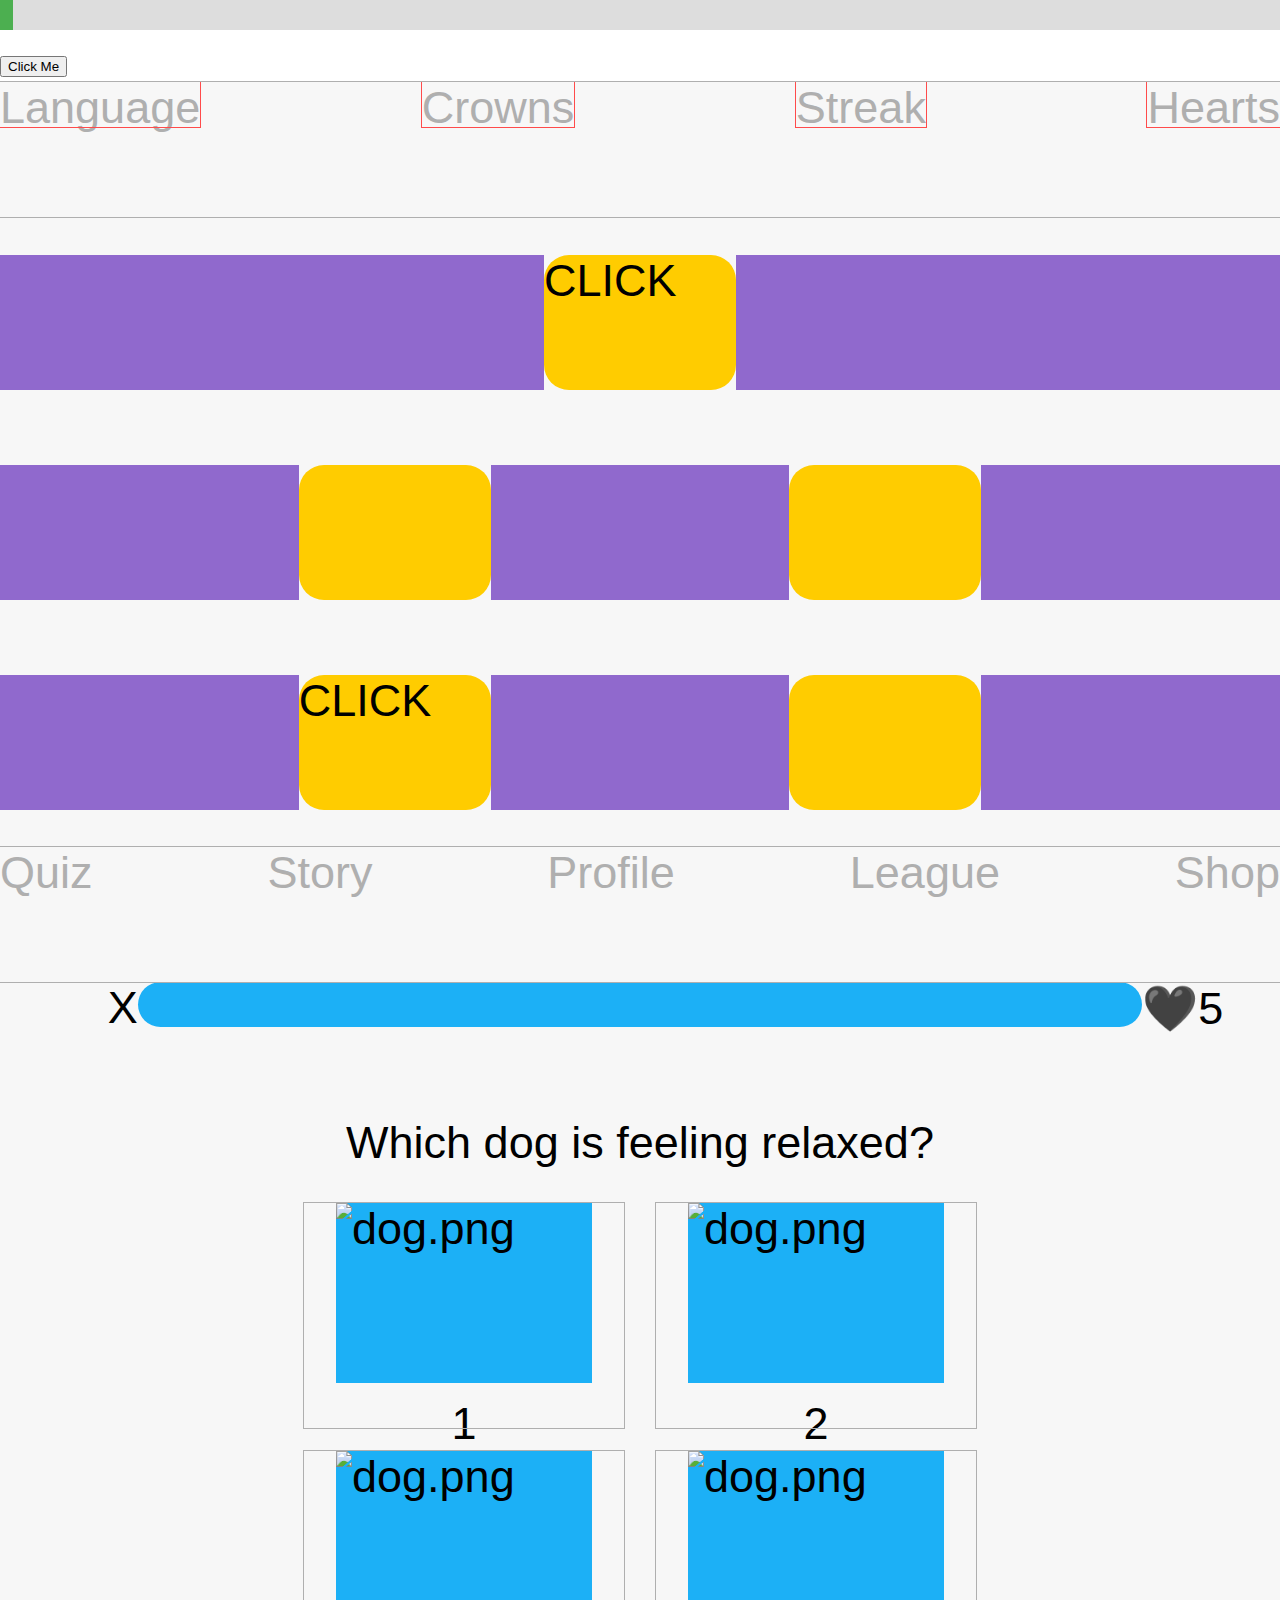
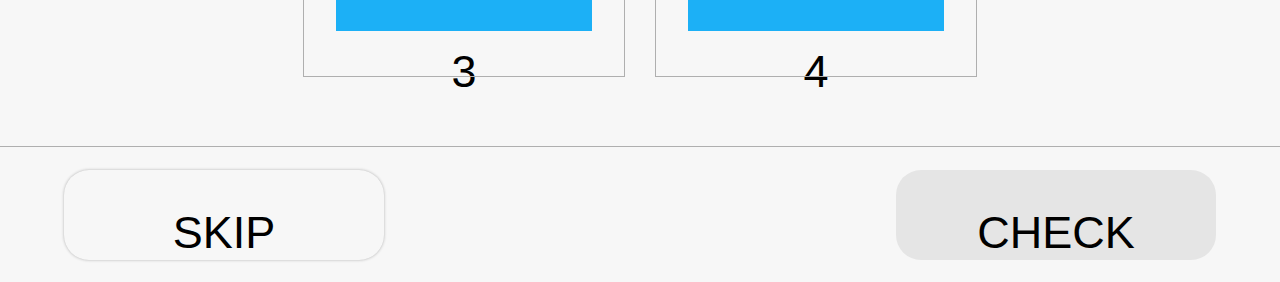
==== index.html @ 6b427fd7 "started a quiz progress bar" ====
<!-- NOTES -->
<!-- fire emoji --><!-- &#128293; -->

<!DOCTYPE html>
<html>
  <head>
    <meta charset="UTF-8" />
    <meta
      name="viewport"
      content="width=device-width, user-scalable=no, initial-scale=1.0, maximum-scale=1.0, minimum-scale=1.0"
    />
    <meta http-equiv="X-UA-Compatible" content="ie=edge" />
    <title>Life Skills</title>
    <link rel="stylesheet" href="./main.css" />
  </head>

  <body>
    <div id="myProgress">
      <div id="myBar"></div>
    </div>

    <button onclick="move()">Click Me</button>

    <script src="./1addHTML.js"></script>
    <script src="./2variables.js"></script>
    <script src="./3events.js"></script>
  </body>
</html>
---- main.css ----
.brandColors {
  /* CORE BRAND COLORS */
  color: #58cc02; /* FEATHER GREEN */
  color: #89e219; /* MASK GREEN */
  color: #777777; /* WOLF */
  color: #ffffff; /* WHITE */
  /* SECONDARY BRAND COLORS */
  color: #ff4b4b; /* CARDINAL */
  color: #ffc800; /* BEE */
  color: #ce82ff; /* BEETLE */
  color: #ff9600; /* FOX */
  color: #2b70c9; /* HUMPBACK */
  color: #1cb0f6; /* MACAW */
}
:root {
  /* group A */
  --color_a1_polar: #f7f7f7;
  --color_a2_swan: #e5e5e5;
  --color_a3_hare: #afafaf;
  --color_a4_wolf: #777777;
  --color_a5_eel: #4b4b4b;
  /* group B */
  --color_b1_squid: #ebe3e3;
  --color_b2_walkingFish: #ffdfe0;
  --color_b3_flamingo: #ffb2b2;
  --color_b4_pig: #f5a4a4;
  --color_b5_crab: #ff7878;
  --color_b6_cardinal: #ff4b4b;
  --color_b7_fireAnt: #ea2b2b;
  /* group C */
  --color_c1_canary: #fff5d3;
  --color_c2_duck: #fbe56d;
  --color_c3_bee: #ffc800;
  --color_c4_lion: #ffb100;
  --color_c5_fox: #ff9600;
  --color_c6_cheetah: #ffce8e;
  --color_c7_monkey: #e5a259;
  --color_c8_camel: #e7a601;
  --color_c9_guineaPig: #cd7900;
  --color_c10_grizzly: #a56644;
  /* group c - misc color */
  --color_c11_upperBeak: #ffcc00;
  /* group D */
  --color_d1_seaSponge: #d7ffb8;
  --color_d2_turtle: #a5ed6e;
  --color_d3_owl: #58cc02;
  --color_d4_treeFrog: #58a700;
  /* groud D - misc color */
  --color_d5_featherGreen: #58cc02;
  --color_d6_maskGreen: #89e219;

  /* group E */
  --color_e1_iguana: #ddf4ff;
  --color_e2_anchovy: #d2e4e8;
  --color_e3_beluga: #bbf2ff;
  --color_e4_moonJelly: #7af0f2;
  --color_e5_blueJay: #84d8ff;
  --color_e6_macaw: #1cb0f6;
  --color_e7_whale: #1899d6;
  --color_e8_humpback: #2b70c9;
  --color_e9_narwhal: #1453a3;
  /* group F */
  --color_f1_starfish: #ffaade;
  --color_f2_beetle: #ce82ff;
  --color_f3_betta: #9069cd;
  --color_f4_butterfly: #6f4ea1;
}

body {
  font-family: "Helvatica", Sans-Serif;
  font-size: 5vh;
  margin: 0vh;
}
.main_top {
  background-color: var(--color_a1_polar);
  height: 15vh;
  width: 100vw;
  outline: var(--color_a3_hare) 1px solid;
  display: flex;
  justify-content: space-between;
  color: var(--color_a3_hare);
}
.main_top_language {
  outline: 1px solid var(--color_b6_cardinal);
  height: 5vh;
}
.main_top_language:hover {
  color: var(--color_a5_eel);
}
.main_top_crowns {
  outline: 1px solid var(--color_b6_cardinal);
  height: 5vh;
}
.main_top_crowns:hover {
  color: var(--color_a5_eel);
}
.main_top_streak {
  outline: 1px solid var(--color_b6_cardinal);
  height: 5vh;
}
.main_top_streak:hover {
  color: var(--color_a5_eel);
}
.main_top_hearts {
  outline: 1px solid var(--color_b6_cardinal);
  height: 5vh;
}
.main_top_hearts:hover {
  color: var(--color_a5_eel);
}

.main_middle {
  background-color: var(--color_a1_polar);
  height: 70vh;
  width: 100vw;
  display: flex;
  justify-content: space-between;
  align-items: center;
  flex-wrap: wrap;
}
/* ROW 1 */
.main_middle_circle1 {
  background-color: var(--color_f3_betta);
  height: 15vh;
  width: 42.5vw;
}
.main_middle_circle2 {
  background-color: var(--color_c11_upperBeak);
  height: 15vh;
  width: 15vw;
  border-radius: 25px; /* rounded corner */
}
.main_middle_circle3 {
  background-color: var(--color_f3_betta);
  height: 15vh;
  width: 42.5vw;
}
/* ROW 2 */
.main_middle_circle4 {
  background-color: var(--color_f3_betta);
  height: 15vh;
  width: 23.33333vw;
}
.main_middle_circle5 {
  background-color: var(--color_c11_upperBeak);
  height: 15vh;
  width: 15vw;
  border-radius: 25px; /* rounded corner */
}
.main_middle_circle6 {
  background-color: var(--color_f3_betta);
  height: 15vh;
  width: 23.33333vw;
}
.main_middle_circle7 {
  background-color: var(--color_c11_upperBeak);
  height: 15vh;
  width: 15vw;
  border-radius: 25px; /* rounded corner */
}
.main_middle_circle8 {
  background-color: var(--color_f3_betta);
  height: 15vh;
  width: 23.33333vw;
}
/* ROW 3 */
.main_middle_circle9 {
  background-color: var(--color_f3_betta);
  height: 15vh;
  width: 23.33333vw;
}
.main_middle_circle10 {
  background-color: var(--color_c11_upperBeak);
  height: 15vh;
  width: 15vw;
  border-radius: 25px; /* rounded corner */
}
.main_middle_circle11 {
  background-color: var(--color_f3_betta);
  height: 15vh;
  width: 23.33333vw;
}
.main_middle_circle12 {
  background-color: var(--color_c11_upperBeak);
  height: 15vh;
  width: 15vw;
  border-radius: 25px; /* rounded corner */
}
.main_middle_circle13 {
  background-color: var(--color_f3_betta);
  height: 15vh;
  width: 23.33333vw;
}

.main_bottom {
  display: flex;
  justify-content: space-between;
  background-color: var(--color_a1_polar);
  height: 15vh;
  width: 100vw;
  outline: var(--color_a3_hare) 1px solid;
  color: var(--color_a3_hare);
}
.main_bottom_quiz:hover {
  color: var(--color_a5_eel);
}
.main_bottom_story:hover {
  color: var(--color_a5_eel);
}
.main_bottom_profile:hover {
  color: var(--color_a5_eel);
}
.main_bottom_league:hover {
  color: var(--color_a5_eel);
}
.main_bottom_shop:hover {
  color: var(--color_a5_eel);
}

#quizGame {
  background-color: var(--color_a4_wolf);
  height: 100vh;
  width: 100vw;
}

.quizGame_top {
  background-color: var(--color_a1_polar);
  height: 15vh;
  width: 100vw;
  display: flex;
  justify-content: center;
}
.quizGame_top_container_x_AND_progressBar_AND_hearts {
  background-color: var(--color_a1_polar);
  height: 15vh;
  width: 95vw;
  display: flex;
  justify-content: center;
}
.quizGame_top_x {
  background-color: var(--color_a1_polar);
  height: 5vh;
  width: 10vw;
  text-align: right;
}
.quizGame_top_x:hover {
  color: var(--color_a3_hare);
}
.quizGame_top_progressBar {
  width: 100%;
  background-color: var(--color_e6_macaw);
  height: 5vh;
  /* width: 80vw; */
  border-radius: 25px; /* rounded corner */
}
.quizGame_top_progressBar_percentComplete {
  width: 20%;
  background-color: var(--color_a3_hare);
  border-radius: 25px; /* rounded corner */
}
.quizGame_top_hearts {
  background-color: var(--color_a1_polar);
  height: 5vh;
  width: 10vw;
  text-align: left;
}

.quizGame_middle {
  background-color: var(--color_a1_polar);
  height: 70vh;
  width: 100vw;
  display: flex;
  flex-wrap: wrap;
  justify-content: center;
}
.quizGame_middle_question {
  background-color: var(--color_a1_polar);
  height: 15px;
  width: 100vw;
  text-align: center;
}
.quizGame_middle_answerBoxes {
  background-color: var(--color_a1_polar);
  height: 55vh;
  width: 55vw;
  display: flex;
  flex-wrap: wrap;
  justify-content: space-around;
  align-content: space-around;
}
.quizGame_middle_answer1 {
  background-color: var(--color_a1_polar);
  height: 25vh;
  width: 25vw;
  outline: var(--color_a3_hare) 1px solid;
  display: flex;
  justify-content: center;
  flex-wrap: wrap;
}
.quizGame_middle_answer1_image {
  background-color: var(--color_e6_macaw);
  height: 20vh;
  width: 20vw;
  outline: var(--red) 1px solid;
}
.quizGame_middle_answer1_text {
  height: 15px;
  width: 25vw;
  text-align: center;
}
.quizGame_middle_answer2 {
  background-color: var(--color_a1_polar);
  height: 25vh;
  width: 25vw;
  outline: var(--color_a3_hare) 1px solid;
  display: flex;
  justify-content: center;
  flex-wrap: wrap;
}
.quizGame_middle_answer2_image {
  background-color: var(--color_e6_macaw);
  height: 20vh;
  width: 20vw;
  outline: var(--color_a1_polar) 1px solid;
}
.quizGame_middle_answer2_text {
  height: 15px;
  width: 25vw;
  text-align: center;
}
.quizGame_middle_answer3 {
  background-color: var(--color_a1_polar);
  height: 25vh;
  width: 25vw;
  outline: var(--color_a3_hare) 1px solid;
  display: flex;
  justify-content: center;
  flex-wrap: wrap;
}
.quizGame_middle_answer3_image {
  background-color: var(--color_e6_macaw);
  height: 20vh;
  width: 20vw;
  outline: var(--color_a1_polar) 1px solid;
}
.quizGame_middle_answer3_text {
  height: 15px;
  width: 25vw;
  text-align: center;
}
.quizGame_middle_answer4 {
  background-color: var(--color_a1_polar);
  height: 25vh;
  width: 25vw;
  outline: var(--color_a3_hare) 1px solid;
  display: flex;
  justify-content: center;
  flex-wrap: wrap;
}
.quizGame_middle_answer4_image {
  background-color: var(--color_e6_macaw);
  height: 20vh;
  width: 20vw;
  outline: var(--color_a1_polar) 1px solid;
}
.quizGame_middle_answer4_text {
  height: 15px;
  width: 25vw;
  text-align: center;
}

.quizGame_bottom {
  background-color: var(--color_a1_polar);
  height: 15vh;
  width: 100vw;
  outline: var(--color_a3_hare) 1px solid;
  display: flex;
  justify-content: center;
}
.quizGame_bottom_container_skipButton_AND_checkButton {
  background-color: var(--color_a1_polar);
  height: 15vh;
  width: 90vw;
  display: flex;
  justify-content: space-between;
  align-items: center;
}
.quizGame_bottom_skipButton {
  height: 10vh;
  width: 25vw;
  display: flex;
  justify-content: center;
  align-items: center;
  border-radius: 25px; /* rounded corner */
  box-shadow: 0 0 3px 0 var(--color_a3_hare); /* outlines element */
}
.quizGame_bottom_skipButton:hover {
  background-color: var(--color_a2_swan);
}
.quizGame_bottom_skipButton_text {
  height: 15px;
  width: 15vw;
  text-align: center;
}
.quizGame_bottom_checkButton {
  background-color: var(--color_a2_swan);
  height: 10vh;
  width: 25vw;
  border-radius: 25px; /* rounded corner */
  display: flex;
  justify-content: center;
  align-items: center;
}
.quizGame_bottom_checkButton_text {
  background-color: var(--color_a2_swan);
  height: 15px;
  width: 15vw;
  text-align: center;
}
#myProgress {
  width: 100%;
  background-color: #ddd;
}

#myBar {
  width: 1%;
  height: 30px;
  background-color: #4caf50;
}
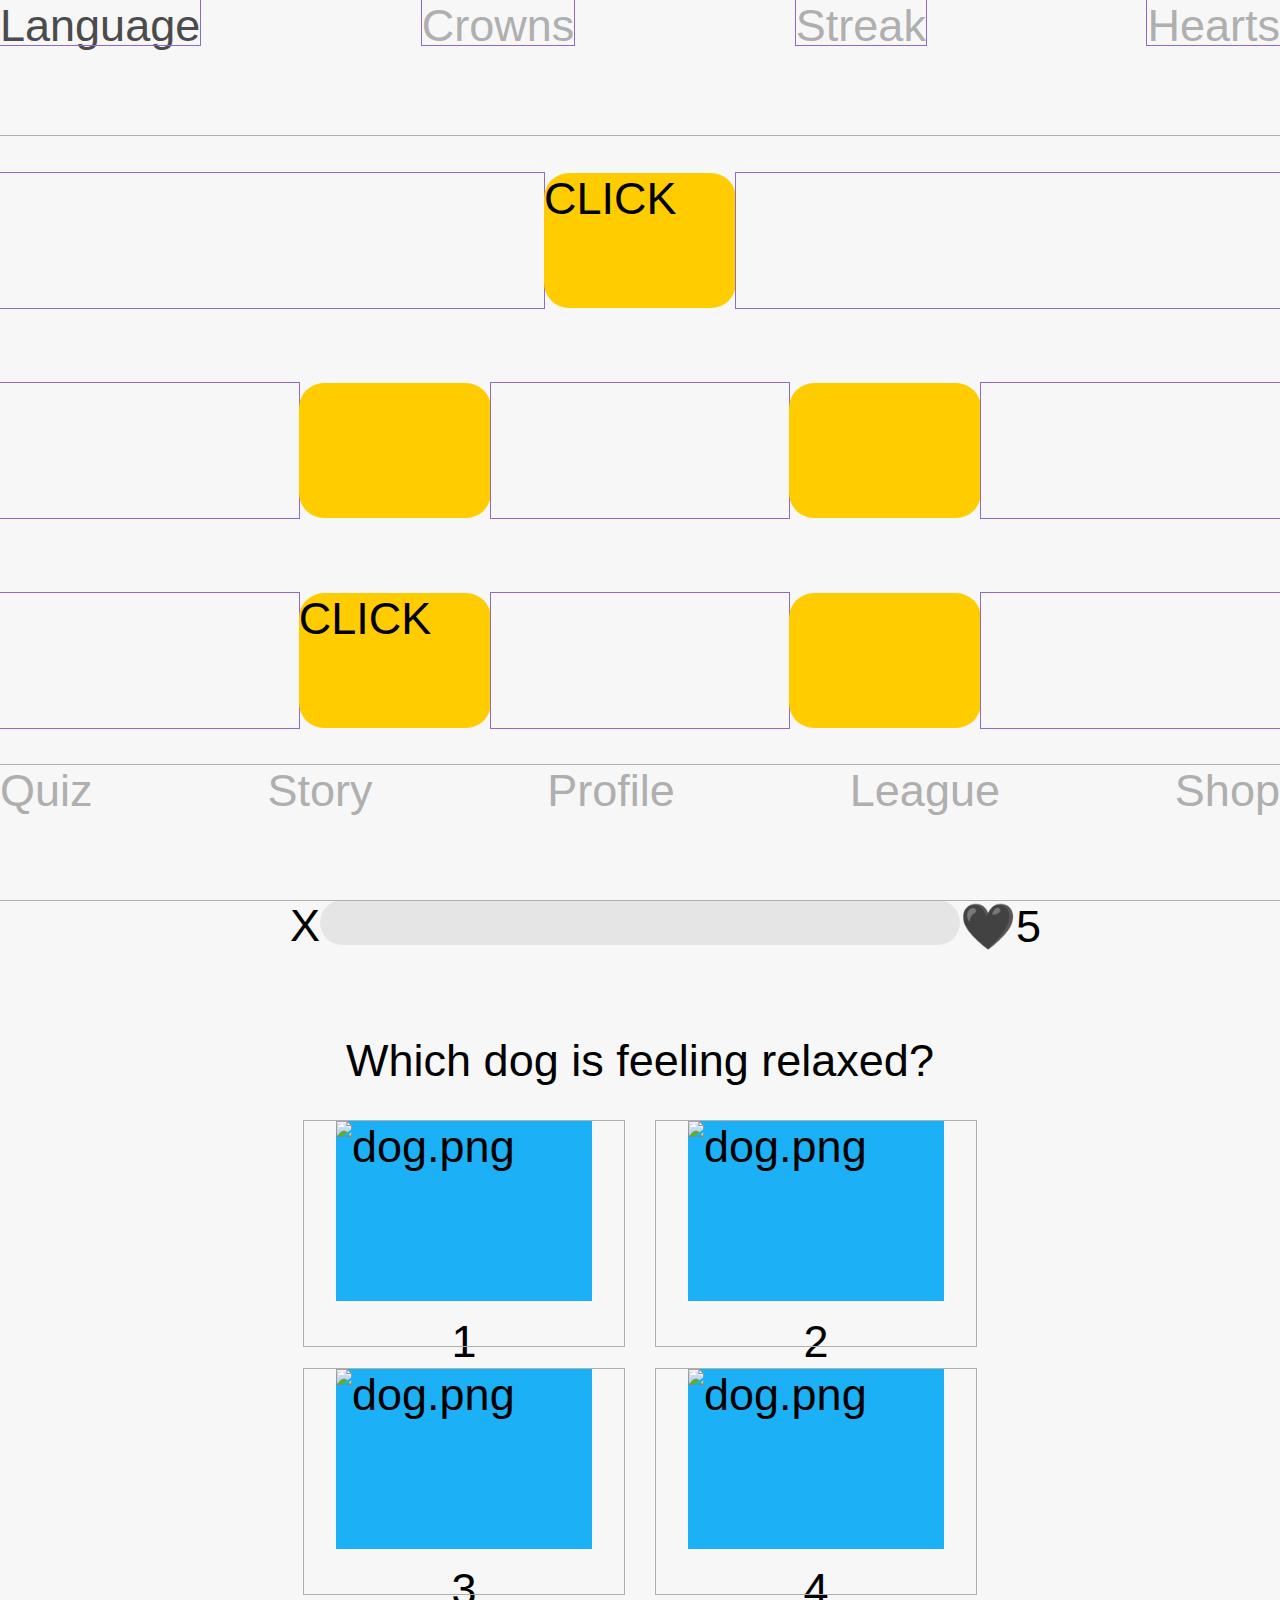
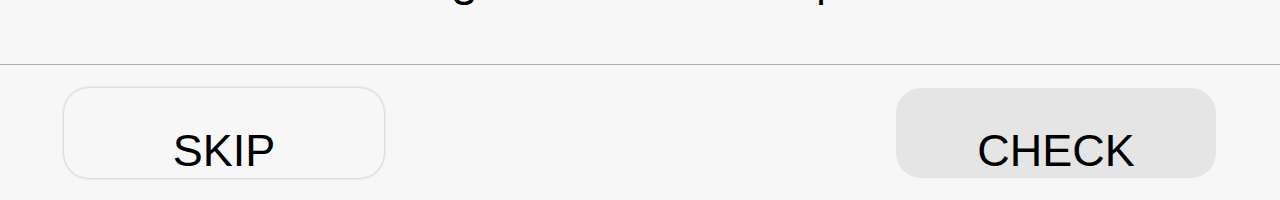
==== commit 31966b6e: "added progress bar" ====
--- a/index.html
+++ b/index.html
@@ -15,12 +15,6 @@
   </head>
 
   <body>
-    <div id="myProgress">
-      <div id="myBar"></div>
-    </div>
-
-    <button onclick="move()">Click Me</button>
-
     <script src="./1addHTML.js"></script>
     <script src="./2variables.js"></script>
     <script src="./3events.js"></script>
--- a/main.css
+++ b/main.css
@@ -81,28 +81,28 @@
   color: var(--color_a3_hare);
 }
 .main_top_language {
-  outline: 1px solid var(--color_b6_cardinal);
+  outline: var(--color_f3_betta) 1px solid;
   height: 5vh;
 }
 .main_top_language:hover {
   color: var(--color_a5_eel);
 }
 .main_top_crowns {
-  outline: 1px solid var(--color_b6_cardinal);
+  outline: var(--color_f3_betta) 1px solid;
   height: 5vh;
 }
 .main_top_crowns:hover {
   color: var(--color_a5_eel);
 }
 .main_top_streak {
-  outline: 1px solid var(--color_b6_cardinal);
+  outline: var(--color_f3_betta) 1px solid;
   height: 5vh;
 }
 .main_top_streak:hover {
   color: var(--color_a5_eel);
 }
 .main_top_hearts {
-  outline: 1px solid var(--color_b6_cardinal);
+  outline: var(--color_f3_betta) 1px solid;
   height: 5vh;
 }
 .main_top_hearts:hover {
@@ -120,7 +120,7 @@
 }
 /* ROW 1 */
 .main_middle_circle1 {
-  background-color: var(--color_f3_betta);
+  outline: var(--color_f3_betta) 1px solid;
   height: 15vh;
   width: 42.5vw;
 }
@@ -131,13 +131,13 @@
   border-radius: 25px; /* rounded corner */
 }
 .main_middle_circle3 {
-  background-color: var(--color_f3_betta);
+  outline: var(--color_f3_betta) 1px solid;
   height: 15vh;
   width: 42.5vw;
 }
 /* ROW 2 */
 .main_middle_circle4 {
-  background-color: var(--color_f3_betta);
+  outline: var(--color_f3_betta) 1px solid;
   height: 15vh;
   width: 23.33333vw;
 }
@@ -148,7 +148,7 @@
   border-radius: 25px; /* rounded corner */
 }
 .main_middle_circle6 {
-  background-color: var(--color_f3_betta);
+  outline: var(--color_f3_betta) 1px solid;
   height: 15vh;
   width: 23.33333vw;
 }
@@ -159,13 +159,13 @@
   border-radius: 25px; /* rounded corner */
 }
 .main_middle_circle8 {
-  background-color: var(--color_f3_betta);
+  outline: var(--color_f3_betta) 1px solid;
   height: 15vh;
   width: 23.33333vw;
 }
 /* ROW 3 */
 .main_middle_circle9 {
-  background-color: var(--color_f3_betta);
+  outline: var(--color_f3_betta) 1px solid;
   height: 15vh;
   width: 23.33333vw;
 }
@@ -176,7 +176,7 @@
   border-radius: 25px; /* rounded corner */
 }
 .main_middle_circle11 {
-  background-color: var(--color_f3_betta);
+  outline: var(--color_f3_betta) 1px solid;
   height: 15vh;
   width: 23.33333vw;
 }
@@ -187,7 +187,7 @@
   border-radius: 25px; /* rounded corner */
 }
 .main_middle_circle13 {
-  background-color: var(--color_f3_betta);
+  outline: var(--color_f3_betta) 1px solid;
   height: 15vh;
   width: 23.33333vw;
 }
@@ -258,6 +258,21 @@
   background-color: var(--color_a3_hare);
   border-radius: 25px; /* rounded corner */
 }
+
+.quizGame_top_myBar {
+  background-color: var(--color_d5_featherGreen);
+  border-radius: 25px; /* rounded corner */
+  height: 5vh;
+  width: 100%;
+}
+
+.quizGame_top_myFullBar {
+  background-color: var(--color_a2_swan);
+  border-radius: 25px; /* rounded corner */
+  height: 5vh;
+  width: 50vw;
+}
+
 .quizGame_top_hearts {
   background-color: var(--color_a1_polar);
   height: 5vh;
@@ -417,13 +432,3 @@
   width: 15vw;
   text-align: center;
 }
-#myProgress {
-  width: 100%;
-  background-color: #ddd;
-}
-
-#myBar {
-  width: 1%;
-  height: 30px;
-  background-color: #4caf50;
-}
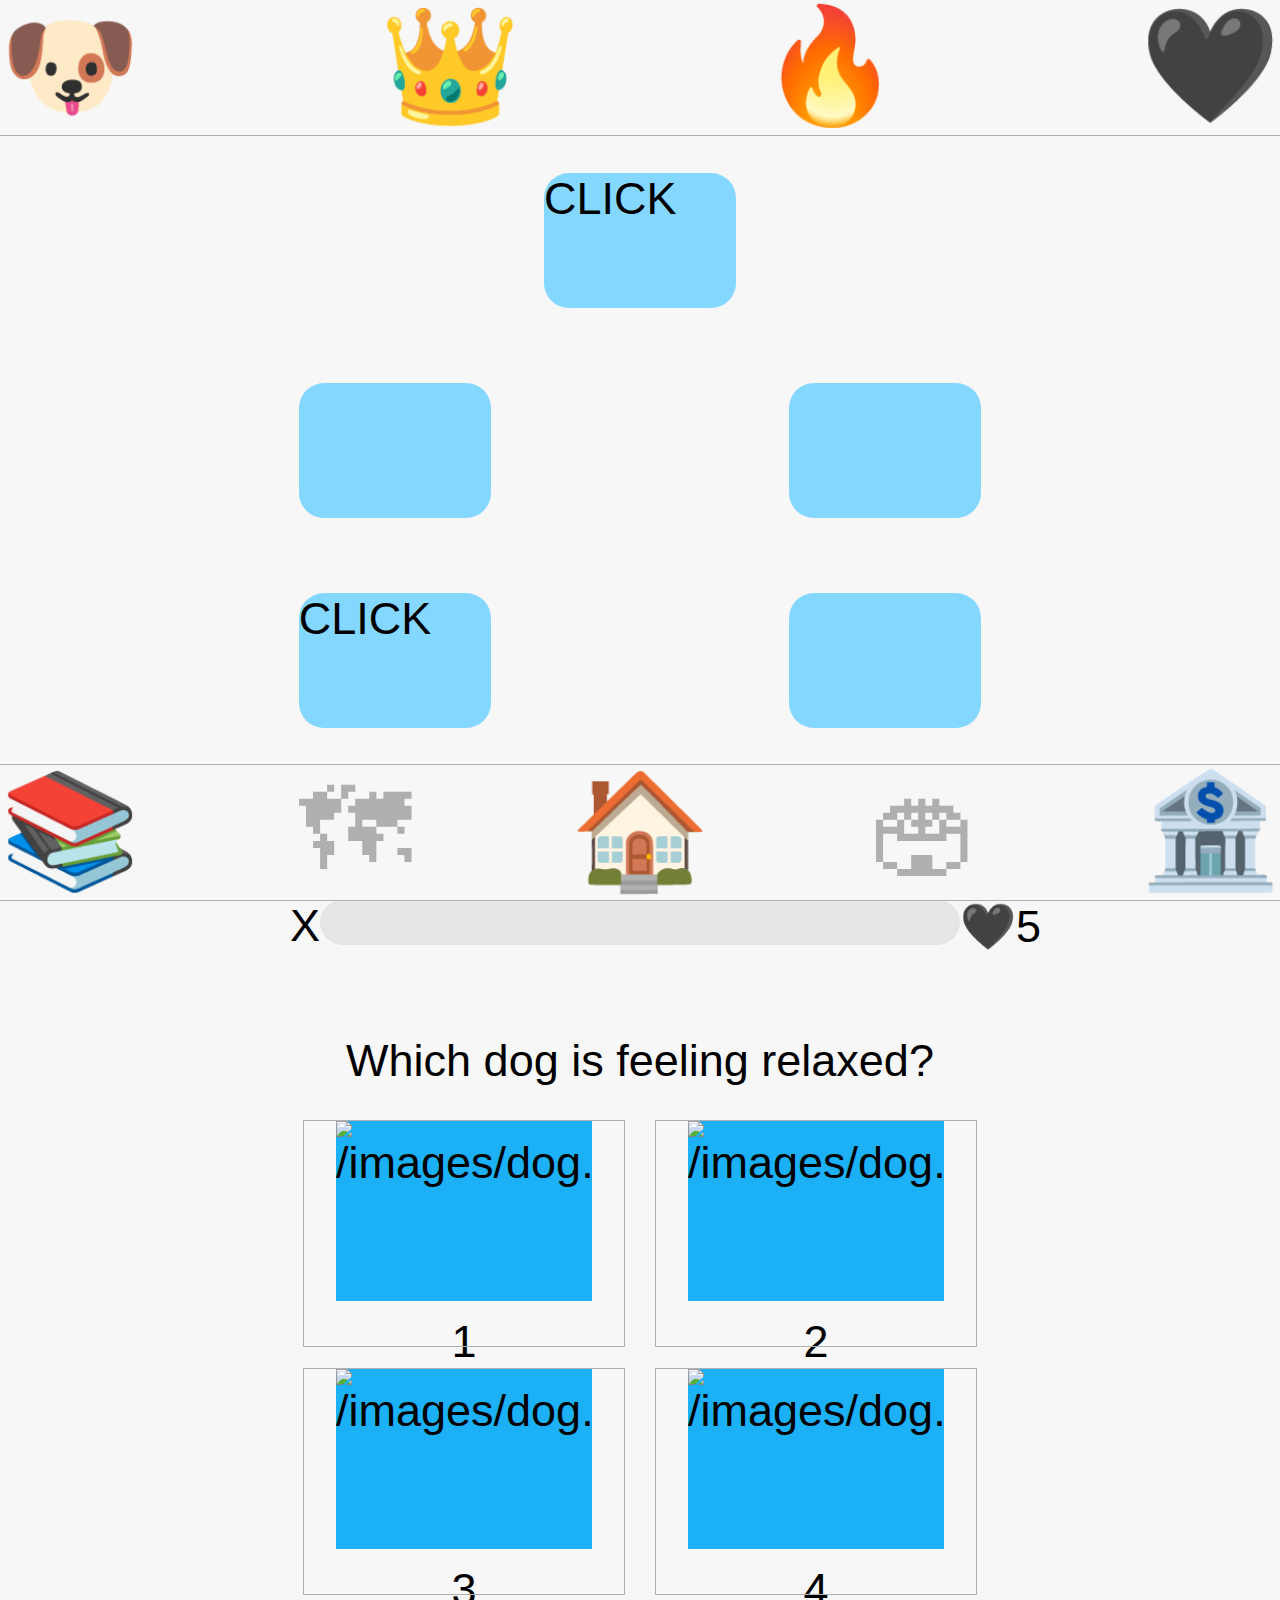
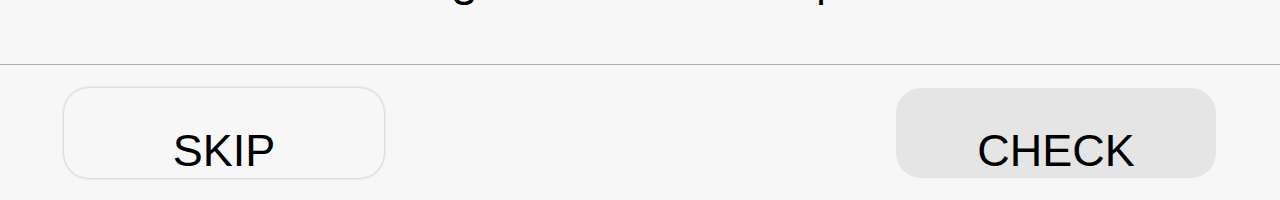
==== commit c4b7c440: "subject drop down added" ====
--- a/index.html
+++ b/index.html
@@ -17,6 +17,31 @@
   <body>
     <script src="./1addHTML.js"></script>
     <script src="./2variables.js"></script>
-    <script src="./3events.js"></script>
+    <script src="./3mouseClick.js"></script>
+    <script src="./4mouseHover.js"></script>
+    <script src="./5miscFunctions.js"></script>
   </body>
 </html>
+
+<!-- <h4>&#128049;cat</h4>
+    <h4>&#128008;cat</h4>
+    <h4>&#128576;cat</h4>
+    <h4>&#128585;monkey</h4>
+    <h4>&#128021;dog</h4>
+    <h4>&#128075;hand</h4>
+    <h4>&#128700;baby</h4>
+    <h4>&#128582;arms</h4>
+    <h4>&#128084;clothes</h4>
+    <h4>&#128100;face</h4>
+    <h4>&#128104;face</h4>
+    <h4>&#128105;face</h4>
+    <h4>&#128102;face - kid</h4>
+    <h4>&#128103;face - kid</h4>
+    <h4>&#128099;feet</h4>
+    <h4>&#128694;walking gate</h4>
+    <h4>&#128663;car</h4>
+    <h4>&#128172;words</h4>
+    <h4>&#128173;thoughts</h4>
+    <h4>&#128719;bed</h4> 
+    <h4>&#128506;world map</h4> 
+    <h4>&#128736;wrench and hammer</h4> -->
--- a/main.css
+++ b/main.css
@@ -1,3 +1,5 @@
+/* TO DO:  Make the following into the default no color icons, then add color when hovered or clicked .main_bottom_quiz, .main_bottom_story, .main_bottom_profile, .main_bottom_league, .main_bottom_shop */
+
 .brandColors {
   /* CORE BRAND COLORS */
   color: #58cc02; /* FEATHER GREEN */
@@ -70,6 +72,7 @@
   font-family: "Helvatica", Sans-Serif;
   font-size: 5vh;
   margin: 0vh;
+  padding: 0vh;
 }
 .main_top {
   background-color: var(--color_a1_polar);
@@ -80,33 +83,56 @@
   justify-content: space-between;
   color: var(--color_a3_hare);
 }
-.main_top_language {
-  outline: var(--color_f3_betta) 1px solid;
-  height: 5vh;
-}
-.main_top_language:hover {
-  color: var(--color_a5_eel);
-}
+.main_top_subject {
+  /* outline: var(--color_f3_betta) 1px solid; */
+  height: 15vh;
+  font-size: 12.5vh;
+}
+
+/* subject --> drop down button */
+.dropDownContainer {
+  display: none;
+  position: absolute;
+  background-color: #f1f1f1;
+  min-width: 160px;
+  overflow: auto;
+  box-shadow: 0px 8px 16px 0px rgba(0, 0, 0, 0.2);
+  z-index: 1;
+}
+
+.dropDownContainer a {
+  color: black;
+  padding: 12px 16px;
+  text-decoration: none;
+  display: block;
+}
+
+.dropdown a:hover {
+  background-color: #ddd;
+}
+
+.show {
+  display: flex;
+}
+
+/* end subject --> drop down button */
+
 .main_top_crowns {
-  outline: var(--color_f3_betta) 1px solid;
-  height: 5vh;
-}
-.main_top_crowns:hover {
-  color: var(--color_a5_eel);
-}
+  /* outline: var(--color_f3_betta) 1px solid; */
+  height: 15vh;
+  font-size: 12.5vh;
+}
+
 .main_top_streak {
-  outline: var(--color_f3_betta) 1px solid;
-  height: 5vh;
-}
-.main_top_streak:hover {
-  color: var(--color_a5_eel);
-}
+  /* outline: var(--color_f3_betta) 1px solid; */
+  height: 15vh;
+  font-size: 12.5vh;
+}
+
 .main_top_hearts {
-  outline: var(--color_f3_betta) 1px solid;
-  height: 5vh;
-}
-.main_top_hearts:hover {
-  color: var(--color_a5_eel);
+  /* outline: var(--color_f3_betta) 1px solid; */
+  height: 15vh;
+  font-size: 12.5vh;
 }
 
 .main_middle {
@@ -120,74 +146,74 @@
 }
 /* ROW 1 */
 .main_middle_circle1 {
-  outline: var(--color_f3_betta) 1px solid;
+  /* outline: var(--color_f3_betta) 1px solid; */
   height: 15vh;
   width: 42.5vw;
 }
 .main_middle_circle2 {
-  background-color: var(--color_c11_upperBeak);
+  background-color: var(--color_e5_blueJay);
   height: 15vh;
   width: 15vw;
   border-radius: 25px; /* rounded corner */
 }
 .main_middle_circle3 {
-  outline: var(--color_f3_betta) 1px solid;
+  /* outline: var(--color_f3_betta) 1px solid; */
   height: 15vh;
   width: 42.5vw;
 }
 /* ROW 2 */
 .main_middle_circle4 {
-  outline: var(--color_f3_betta) 1px solid;
+  /* outline: var(--color_f3_betta) 1px solid; */
   height: 15vh;
   width: 23.33333vw;
 }
 .main_middle_circle5 {
-  background-color: var(--color_c11_upperBeak);
+  background-color: var(--color_e5_blueJay);
   height: 15vh;
   width: 15vw;
   border-radius: 25px; /* rounded corner */
 }
 .main_middle_circle6 {
-  outline: var(--color_f3_betta) 1px solid;
+  /* outline: var(--color_f3_betta) 1px solid; */
   height: 15vh;
   width: 23.33333vw;
 }
 .main_middle_circle7 {
-  background-color: var(--color_c11_upperBeak);
+  background-color: var(--color_e5_blueJay);
   height: 15vh;
   width: 15vw;
   border-radius: 25px; /* rounded corner */
 }
 .main_middle_circle8 {
-  outline: var(--color_f3_betta) 1px solid;
+  /* outline: var(--color_f3_betta) 1px solid; */
   height: 15vh;
   width: 23.33333vw;
 }
 /* ROW 3 */
 .main_middle_circle9 {
-  outline: var(--color_f3_betta) 1px solid;
+  /* outline: var(--color_f3_betta) 1px solid; */
   height: 15vh;
   width: 23.33333vw;
 }
 .main_middle_circle10 {
-  background-color: var(--color_c11_upperBeak);
+  background-color: var(--color_e5_blueJay);
   height: 15vh;
   width: 15vw;
   border-radius: 25px; /* rounded corner */
 }
 .main_middle_circle11 {
-  outline: var(--color_f3_betta) 1px solid;
+  /* outline: var(--color_f3_betta) 1px solid; */
   height: 15vh;
   width: 23.33333vw;
 }
 .main_middle_circle12 {
-  background-color: var(--color_c11_upperBeak);
+  background-color: var(--color_e5_blueJay);
   height: 15vh;
   width: 15vw;
   border-radius: 25px; /* rounded corner */
 }
 .main_middle_circle13 {
-  outline: var(--color_f3_betta) 1px solid;
+  /* outline: var(--color_f3_betta) 1px solid; */
   height: 15vh;
   width: 23.33333vw;
 }
@@ -201,20 +227,22 @@
   outline: var(--color_a3_hare) 1px solid;
   color: var(--color_a3_hare);
 }
-.main_bottom_quiz:hover {
-  color: var(--color_a5_eel);
-}
-.main_bottom_story:hover {
-  color: var(--color_a5_eel);
-}
-.main_bottom_profile:hover {
-  color: var(--color_a5_eel);
-}
-.main_bottom_league:hover {
-  color: var(--color_a5_eel);
-}
-.main_bottom_shop:hover {
-  color: var(--color_a5_eel);
+.main_bottom_quiz {
+  font-size: 12.5vh;
+}
+
+.main_bottom_story {
+  font-size: 12.5vh;
+}
+
+.main_bottom_profile {
+  font-size: 12.5vh;
+}
+.main_bottom_league {
+  font-size: 12.5vh;
+}
+.main_bottom_shop {
+  font-size: 12.5vh;
 }
 
 #quizGame {
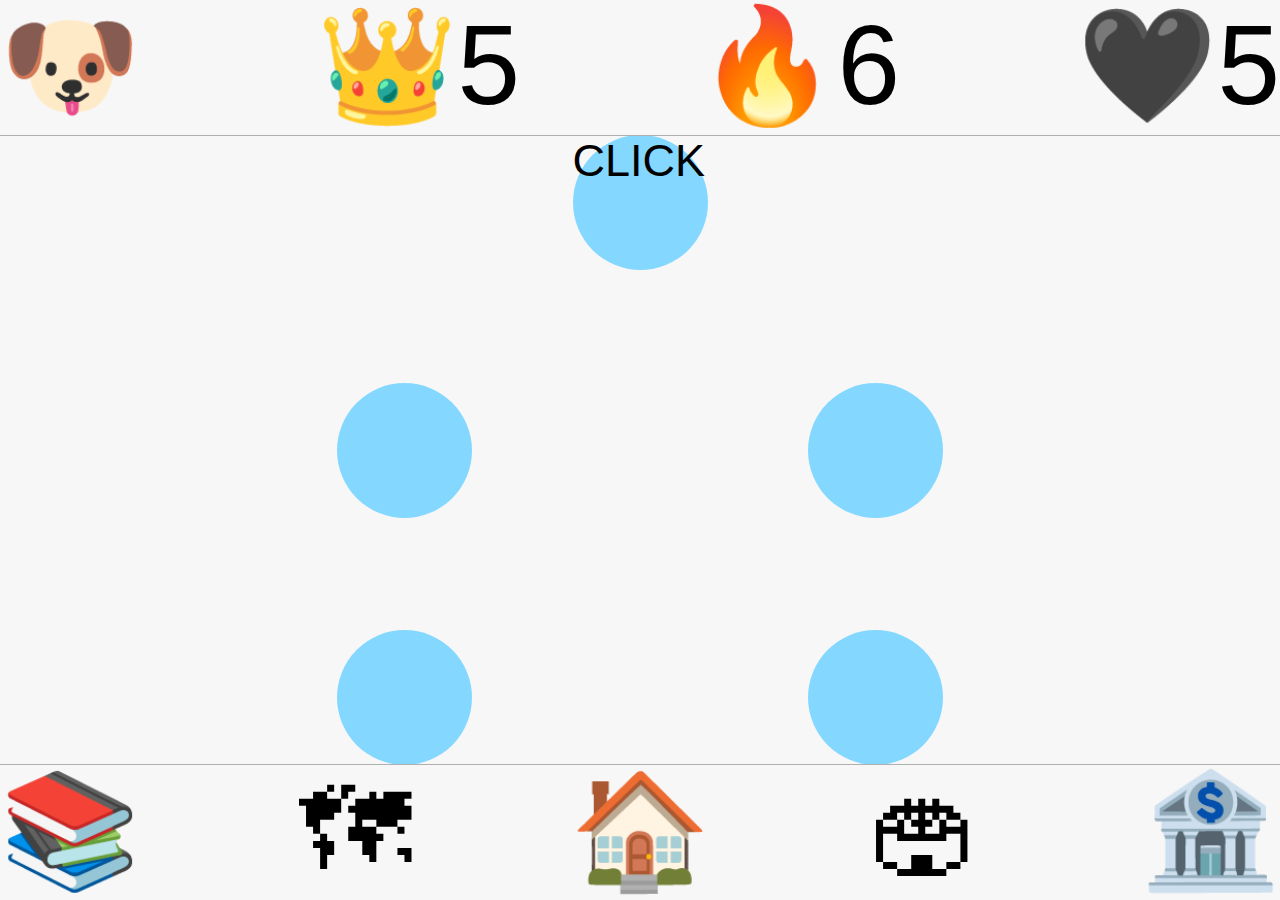
==== commit 97009b7e: "trying to figure out moving things to classes" ====
--- a/index.html
+++ b/index.html
@@ -11,19 +11,16 @@
     />
     <meta http-equiv="X-UA-Compatible" content="ie=edge" />
     <title>Life Skills</title>
-    <link rel="stylesheet" href="./main.css" />
+    <link rel="stylesheet" href="./style.css" />
   </head>
 
-  <body>
-    <script src="./1addHTML.js"></script>
-    <script src="./2variables.js"></script>
-    <script src="./3mouseClick.js"></script>
-    <script src="./4mouseHover.js"></script>
-    <script src="./5miscFunctions.js"></script>
-  </body>
+  <body></body>
+
+  <script src="./main.js"></script>
 </html>
 
-<!-- <h4>&#128049;cat</h4>
+<!--
+    <h4>&#128049;cat</h4>
     <h4>&#128008;cat</h4>
     <h4>&#128576;cat</h4>
     <h4>&#128585;monkey</h4>
@@ -44,4 +41,6 @@
     <h4>&#128173;thoughts</h4>
     <h4>&#128719;bed</h4> 
     <h4>&#128506;world map</h4> 
-    <h4>&#128736;wrench and hammer</h4> -->
+    <h4>&#128736;wrench and hammer</h4> 
+    <h4>&#128142;gem</h4> 
+  -->
--- a/style.css
+++ b/style.css
@@ -0,0 +1,279 @@
+/* TO DO:  Make the following into the default no color icons, then add color when hovered or clicked .main_bottom_quiz, .main_bottom_story, .main_bottom_profile, .main_bottom_league, .main_bottom_shop */
+/* TO DO:  Get the flex box of the animals to get the animals to pack in towards the start, instead of centering across the DIV */
+/* TO DO:  clean up the CSS file */
+
+/* NOTES:  DIV#IDNAME.CLASSNAME */
+
+.brandColors {
+  /* CORE BRAND COLORS */
+  color: #58cc02; /* FEATHER GREEN */
+  color: #89e219; /* MASK GREEN */
+  color: #777777; /* WOLF */
+  color: #ffffff; /* WHITE */
+  /* SECONDARY BRAND COLORS */
+  color: #ff4b4b; /* CARDINAL */
+  color: #ffc800; /* BEE */
+  color: #ce82ff; /* BEETLE */
+  color: #ff9600; /* FOX */
+  color: #2b70c9; /* HUMPBACK */
+  color: #1cb0f6; /* MACAW */
+}
+:root {
+  /* group A */
+  --color_a1_polar: #f7f7f7;
+  --color_a2_swan: #e5e5e5;
+  --color_a3_hare: #afafaf;
+  --color_a4_wolf: #777777;
+  --color_a5_eel: #4b4b4b;
+  /* group B */
+  --color_b1_squid: #ebe3e3;
+  --color_b2_walkingFish: #ffdfe0;
+  --color_b3_flamingo: #ffb2b2;
+  --color_b4_pig: #f5a4a4;
+  --color_b5_crab: #ff7878;
+  --color_b6_cardinal: #ff4b4b;
+  --color_b7_fireAnt: #ea2b2b;
+  /* group C */
+  --color_c1_canary: #fff5d3;
+  --color_c2_duck: #fbe56d;
+  --color_c3_bee: #ffc800;
+  --color_c4_lion: #ffb100;
+  --color_c5_fox: #ff9600;
+  --color_c6_cheetah: #ffce8e;
+  --color_c7_monkey: #e5a259;
+  --color_c8_camel: #e7a601;
+  --color_c9_guineaPig: #cd7900;
+  --color_c10_grizzly: #a56644;
+  /* group c - misc color */
+  --color_c11_upperBeak: #ffcc00;
+  /* group D */
+  --color_d1_seaSponge: #d7ffb8;
+  --color_d2_turtle: #a5ed6e;
+  --color_d3_owl: #58cc02;
+  --color_d4_treeFrog: #58a700;
+  /* groud D - misc color */
+  --color_d5_featherGreen: #58cc02;
+  --color_d6_maskGreen: #89e219;
+
+  /* group E */
+  --color_e1_iguana: #ddf4ff;
+  --color_e2_anchovy: #d2e4e8;
+  --color_e3_beluga: #bbf2ff;
+  --color_e4_moonJelly: #7af0f2;
+  --color_e5_blueJay: #84d8ff;
+  --color_e6_macaw: #1cb0f6;
+  --color_e7_whale: #1899d6;
+  --color_e8_humpback: #2b70c9;
+  --color_e9_narwhal: #1453a3;
+  /* group F */
+  --color_f1_starfish: #ffaade;
+  --color_f2_beetle: #ce82ff;
+  --color_f3_betta: #9069cd;
+  --color_f4_butterfly: #6f4ea1;
+}
+
+body {
+  font-family: "Helvatica", Sans-Serif;
+  font-size: 5vh;
+  margin: 0vh;
+  padding: 0vh;
+}
+.main {
+  height: 100vh;
+  width: 100vw;
+}
+.m_top {
+  background-color: var(--color_a1_polar);
+  height: 15vh;
+  width: 100vw;
+  outline: var(--color_a3_hare) 1px solid;
+  display: flex;
+  justify-content: space-between;
+}
+.m_subject,
+.m_crown,
+.m_streak,
+.m_heart {
+  height: 15vh;
+  font-size: 12.5vh;
+}
+.m_middle {
+  background-color: var(--color_a1_polar);
+  height: 70vh;
+  width: 100vw;
+  display: flex;
+  flex-direction: column;
+  justify-content: space-between;
+  align-items: center;
+}
+.m_row1,
+.m_row2,
+.m_row3 {
+  height: 15vh;
+  width: 100vw;
+  display: flex;
+  justify-content: space-evenly;
+}
+.m_circle1,
+.m_circle2,
+.m_circle3,
+.m_circle4,
+.m_circle5 {
+  background-color: var(--color_e5_blueJay);
+  height: 15vh;
+  width: 15vh;
+  border-radius: 50%; /* circle */
+}
+.m_bottom {
+  background-color: var(--color_a1_polar);
+  height: 15vh;
+  width: 100vw;
+  outline: var(--color_a3_hare) 1px solid;
+  display: flex;
+  justify-content: space-between;
+}
+.m_quiz,
+.m_story,
+.m_profile,
+.m_league,
+.m_shop {
+  font-size: 12.5vh;
+}
+
+/* */
+/* */
+/* */
+
+.quiz {
+  height: 100vh;
+  width: 100vw;
+  font-size: 5vh;
+}
+.q_top {
+  background-color: var(--color_a1_polar);
+  height: 15vh;
+  width: 100vw;
+  display: flex;
+  justify-content: center;
+}
+.q_exit {
+  background-color: var(--color_a1_polar);
+  height: 15vh;
+  width: 10vw;
+  text-align: right;
+}
+.q_exit:hover {
+  color: var(--color_a3_hare);
+}
+.q_myBar {
+  background-color: var(--color_d5_featherGreen);
+  border-radius: 25px; /* rounded corner */
+  height: 5vh;
+  width: 100%;
+}
+.q_myFullBar {
+  background-color: var(--color_a2_swan);
+  border-radius: 25px; /* rounded corner */
+  height: 5vh;
+  width: 50vw;
+}
+.q_heart {
+  background-color: var(--color_a1_polar);
+  height: 5vh;
+  width: 10vw;
+  text-align: left;
+}
+
+.q_middle {
+  background-color: var(--color_a1_polar);
+  height: 70vh;
+  width: 100vw;
+  display: flex;
+  flex-wrap: wrap;
+  justify-content: center;
+}
+.q_question {
+  background-color: var(--color_a1_polar);
+  height: 5vh;
+  width: 100vw;
+  text-align: center;
+}
+.q_answerBox {
+  background-color: var(--color_a1_polar);
+  height: 55vh;
+  width: 55vw;
+  display: flex;
+  flex-wrap: wrap;
+  justify-content: space-around;
+  align-content: space-around;
+}
+.q_answer1,
+.q_answer2,
+.q_answer3,
+.q_answer4 {
+  background-color: var(--color_a1_polar);
+  height: 25vh;
+  width: 25vw;
+  outline: var(--color_a3_hare) 1px solid;
+  display: flex;
+  justify-content: center;
+  flex-wrap: wrap;
+}
+.q_answer1_image,
+.q_answer2_image,
+.q_answer3_image,
+.q_answer4_image {
+  background-color: var(--color_e6_macaw);
+  height: 20vh;
+  width: 20vw;
+  outline: var(--red) 1px solid;
+}
+.q_answer1_text,
+.q_answer2_text,
+.q_answer3_text,
+.q_answer4_text {
+  height: 5vh;
+  width: 25vw;
+  text-align: center;
+}
+
+.q_bottom {
+  background-color: var(--color_a1_polar);
+  height: 15vh;
+  width: 100vw;
+  outline: var(--color_a3_hare) 1px solid;
+  display: flex;
+  justify-content: center;
+}
+.q_skipButton {
+  height: 10vh;
+  width: 25vw;
+  display: flex;
+  justify-content: center;
+  align-items: center;
+  border-radius: 25px; /* rounded corner */
+  box-shadow: 0 0 3px 0 var(--color_a3_hare); /* outlines element */
+}
+.q_skipButton:hover {
+  background-color: var(--color_a2_swan);
+}
+.q_skipButton_text {
+  height: 5vh;
+  width: 15vw;
+  text-align: center;
+}
+.q_checkButton {
+  background-color: var(--color_a2_swan);
+  height: 10vh;
+  width: 25vw;
+  border-radius: 25px; /* rounded corner */
+  display: flex;
+  justify-content: center;
+  align-items: center;
+}
+.q_checkButton_text {
+  background-color: var(--color_a2_swan);
+  height: 5vh;
+  width: 15vw;
+  text-align: center;
+}
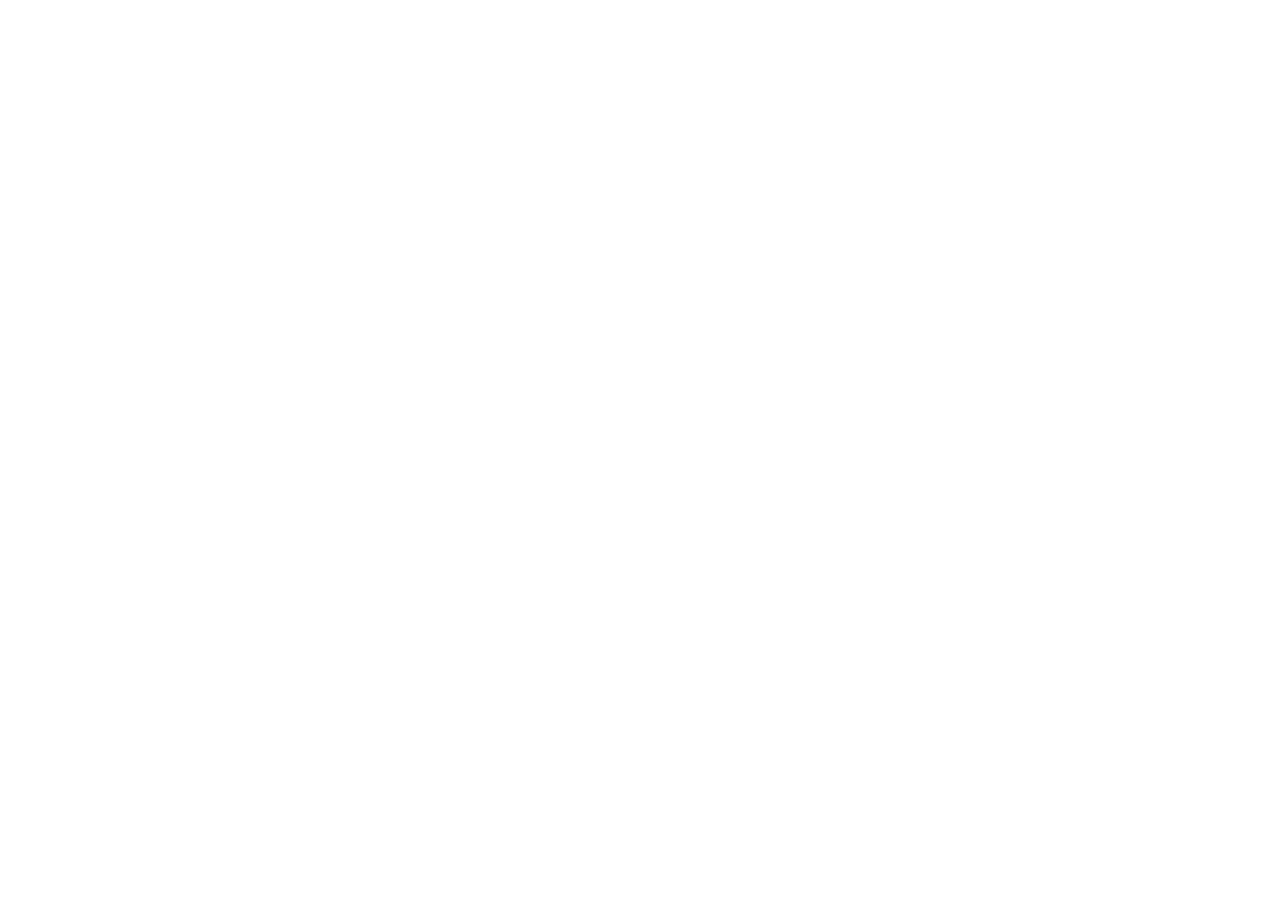
==== commit 20e33475: "updated and functions" ====
--- a/index.html
+++ b/index.html
@@ -14,33 +14,20 @@
     <link rel="stylesheet" href="./style.css" />
   </head>
 
-  <body></body>
-
-  <script src="./main.js"></script>
+  <body>
+    <div id="root"></div>
+    <!-- include React and ReactDOM -->
+    <script
+      crossorigin
+      src="https://unpkg.com/react@16/umd/react.development.js"
+    ></script>
+    <script
+      crossorigin
+      src="https://unpkg.com/react-dom@16/umd/react-dom.development.js"
+    ></script>
+    <!-- include Babel standalone to process JSX -->
+    <script src="https://unpkg.com/babel-standalone@6/babel.min.js"></script>
+    <!-- include JS for the React Application -->
+    <script type="text/babel" src="./main.js"></script>
+  </body>
 </html>
-
-<!--
-    <h4>&#128049;cat</h4>
-    <h4>&#128008;cat</h4>
-    <h4>&#128576;cat</h4>
-    <h4>&#128585;monkey</h4>
-    <h4>&#128021;dog</h4>
-    <h4>&#128075;hand</h4>
-    <h4>&#128700;baby</h4>
-    <h4>&#128582;arms</h4>
-    <h4>&#128084;clothes</h4>
-    <h4>&#128100;face</h4>
-    <h4>&#128104;face</h4>
-    <h4>&#128105;face</h4>
-    <h4>&#128102;face - kid</h4>
-    <h4>&#128103;face - kid</h4>
-    <h4>&#128099;feet</h4>
-    <h4>&#128694;walking gate</h4>
-    <h4>&#128663;car</h4>
-    <h4>&#128172;words</h4>
-    <h4>&#128173;thoughts</h4>
-    <h4>&#128719;bed</h4> 
-    <h4>&#128506;world map</h4> 
-    <h4>&#128736;wrench and hammer</h4> 
-    <h4>&#128142;gem</h4> 
-  -->
--- a/style.css
+++ b/style.css
@@ -72,208 +72,140 @@
   --color_f4_butterfly: #6f4ea1;
 }
 
-body {
-  font-family: "Helvatica", Sans-Serif;
-  font-size: 5vh;
-  margin: 0vh;
-  padding: 0vh;
-}
-.main {
-  height: 100vh;
-  width: 100vw;
-}
-.m_top {
-  background-color: var(--color_a1_polar);
-  height: 15vh;
-  width: 100vw;
-  outline: var(--color_a3_hare) 1px solid;
-  display: flex;
-  justify-content: space-between;
-}
-.m_subject,
-.m_crown,
-.m_streak,
-.m_heart {
-  height: 15vh;
-  font-size: 12.5vh;
-}
-.m_middle {
-  background-color: var(--color_a1_polar);
-  height: 70vh;
-  width: 100vw;
-  display: flex;
-  flex-direction: column;
-  justify-content: space-between;
-  align-items: center;
-}
-.m_row1,
-.m_row2,
-.m_row3 {
-  height: 15vh;
-  width: 100vw;
-  display: flex;
-  justify-content: space-evenly;
-}
-.m_circle1,
-.m_circle2,
-.m_circle3,
-.m_circle4,
-.m_circle5 {
-  background-color: var(--color_e5_blueJay);
-  height: 15vh;
-  width: 15vh;
-  border-radius: 50%; /* circle */
-}
-.m_bottom {
-  background-color: var(--color_a1_polar);
-  height: 15vh;
-  width: 100vw;
-  outline: var(--color_a3_hare) 1px solid;
-  display: flex;
-  justify-content: space-between;
-}
-.m_quiz,
-.m_story,
-.m_profile,
-.m_league,
-.m_shop {
-  font-size: 12.5vh;
-}
-
-/* */
-/* */
-/* */
-
 .quiz {
   height: 100vh;
   width: 100vw;
   font-size: 5vh;
-}
-.q_top {
-  background-color: var(--color_a1_polar);
+  background-color: var(--color_a5_eel);
+  color: var(--color_a2_swan);
+  font-family: "Lato", sans-serif;
+}
+.top1 {
+  height: 10vh;
+  width: 100vw;
+  display: flex;
+  justify-content: space-between;
+}
+.exit {
+  height: 5vh;
+  width: 5vw;
+  text-align: right;
+  display: flex;
+  justify-content: center;
+}
+.exit:hover {
+  background-color: red;
+  border-radius: 25px; /* rounded corner */
+}
+.progressBar {
+  background-color: var(--color_d5_featherGreen);
+  border-radius: 25px; /* rounded corner */
+  height: 5vh;
+  width: 100%;
+}
+.progressBarBox {
+  background-color: var(--color_a2_swan);
+  border-radius: 25px; /* rounded corner */
+  height: 5vh;
+  width: 50vw;
+}
+.heart {
+  height: 5vh;
+  width: 10vw;
+  display: flex;
+  justify-content: center;
+}
+.heart:hover {
+  background-color: red;
+  border-radius: 25px; /* rounded corner */
+}
+.top2 {
   height: 15vh;
   width: 100vw;
-  display: flex;
-  justify-content: center;
-}
-.q_exit {
-  background-color: var(--color_a1_polar);
-  height: 15vh;
-  width: 10vw;
-  text-align: right;
-}
-.q_exit:hover {
-  color: var(--color_a3_hare);
-}
-.q_myBar {
-  background-color: var(--color_d5_featherGreen);
-  border-radius: 25px; /* rounded corner */
-  height: 5vh;
-  width: 100%;
-}
-.q_myFullBar {
-  background-color: var(--color_a2_swan);
-  border-radius: 25px; /* rounded corner */
-  height: 5vh;
-  width: 50vw;
-}
-.q_heart {
-  background-color: var(--color_a1_polar);
-  height: 5vh;
-  width: 10vw;
-  text-align: left;
-}
-
-.q_middle {
-  background-color: var(--color_a1_polar);
-  height: 70vh;
-  width: 100vw;
-  display: flex;
+  /* outline: 2px solid turquoise; */
+}
+.achievement {
+  color: var(--color_f2_beetle);
+}
+.question {
+  height: 5vh;
+  width: 100vw;
+}
+.middle {
+  height: 60vh;
+  width: 100vw;
+  display: flex;
+  flex-direction: row;
+  justify-content: center;
+  outline: var(--color_a3_hare) 1px solid;
+  align-items: center;
   flex-wrap: wrap;
-  justify-content: center;
-}
-.q_question {
-  background-color: var(--color_a1_polar);
-  height: 5vh;
-  width: 100vw;
-  text-align: center;
-}
-.q_answerBox {
-  background-color: var(--color_a1_polar);
-  height: 55vh;
-  width: 55vw;
-  display: flex;
+}
+
+.answer1,
+.answer2,
+.answer3,
+.answer4 {
+  margin-top: 1vh;
+  margin-bottom: 1vh;
+  margin-left: 1vw;
+  margin-right: 1vw;
+
+  /* background-color: var(--color_a1_polar); */
+  height: 25vh;
+  width: 32vw;
+  outline: var(--color_a3_hare) 1px solid;
+  display: flex;
+  justify-content: center;
+  align-items: center;
   flex-wrap: wrap;
-  justify-content: space-around;
-  align-content: space-around;
-}
-.q_answer1,
-.q_answer2,
-.q_answer3,
-.q_answer4 {
-  background-color: var(--color_a1_polar);
-  height: 25vh;
-  width: 25vw;
-  outline: var(--color_a3_hare) 1px solid;
-  display: flex;
-  justify-content: center;
-  flex-wrap: wrap;
-}
-.q_answer1_image,
-.q_answer2_image,
-.q_answer3_image,
-.q_answer4_image {
-  background-color: var(--color_e6_macaw);
+}
+.answer1_image,
+.answer2_image,
+.answer3_image,
+.answer4_image {
+  /* background-color: var(--color_e6_macaw); */
   height: 20vh;
   width: 20vw;
   outline: var(--red) 1px solid;
 }
-.q_answer1_text,
-.q_answer2_text,
-.q_answer3_text,
-.q_answer4_text {
+.answer1_text,
+.answer2_text,
+.answer3_text,
+.answer4_text {
   height: 5vh;
   width: 25vw;
   text-align: center;
 }
 
-.q_bottom {
-  background-color: var(--color_a1_polar);
+.bottom {
   height: 15vh;
   width: 100vw;
-  outline: var(--color_a3_hare) 1px solid;
-  display: flex;
-  justify-content: center;
-}
-.q_skipButton {
+  display: flex;
+  justify-content: center;
+  align-items: center;
+}
+.checkBtn {
+  background-color: var(--color_a3_hare);
+  color: var(--color_a4_wolf);
   height: 10vh;
   width: 25vw;
-  display: flex;
-  justify-content: center;
-  align-items: center;
-  border-radius: 25px; /* rounded corner */
-  box-shadow: 0 0 3px 0 var(--color_a3_hare); /* outlines element */
-}
-.q_skipButton:hover {
-  background-color: var(--color_a2_swan);
-}
-.q_skipButton_text {
-  height: 5vh;
-  width: 15vw;
-  text-align: center;
-}
-.q_checkButton {
-  background-color: var(--color_a2_swan);
-  height: 10vh;
-  width: 25vw;
-  border-radius: 25px; /* rounded corner */
-  display: flex;
-  justify-content: center;
-  align-items: center;
-}
-.q_checkButton_text {
-  background-color: var(--color_a2_swan);
-  height: 5vh;
-  width: 15vw;
-  text-align: center;
-}
+  border-radius: 25px; /* rounded corner */
+  display: flex;
+  justify-content: center;
+  align-items: center;
+  z-index: 2;
+}
+
+.overlay {
+  height: 0%;
+  width: 100%;
+  z-index: 1;
+  position: fixed;
+  top: auto; /* browser auto calculates top edge position */
+  bottom: 0;
+  left: 0;
+  background-color: var(--color_a4_wolf);
+  overflow-y: hidden; /* content is clipped & no scrolling */
+  transition: 0.3s;
+}
